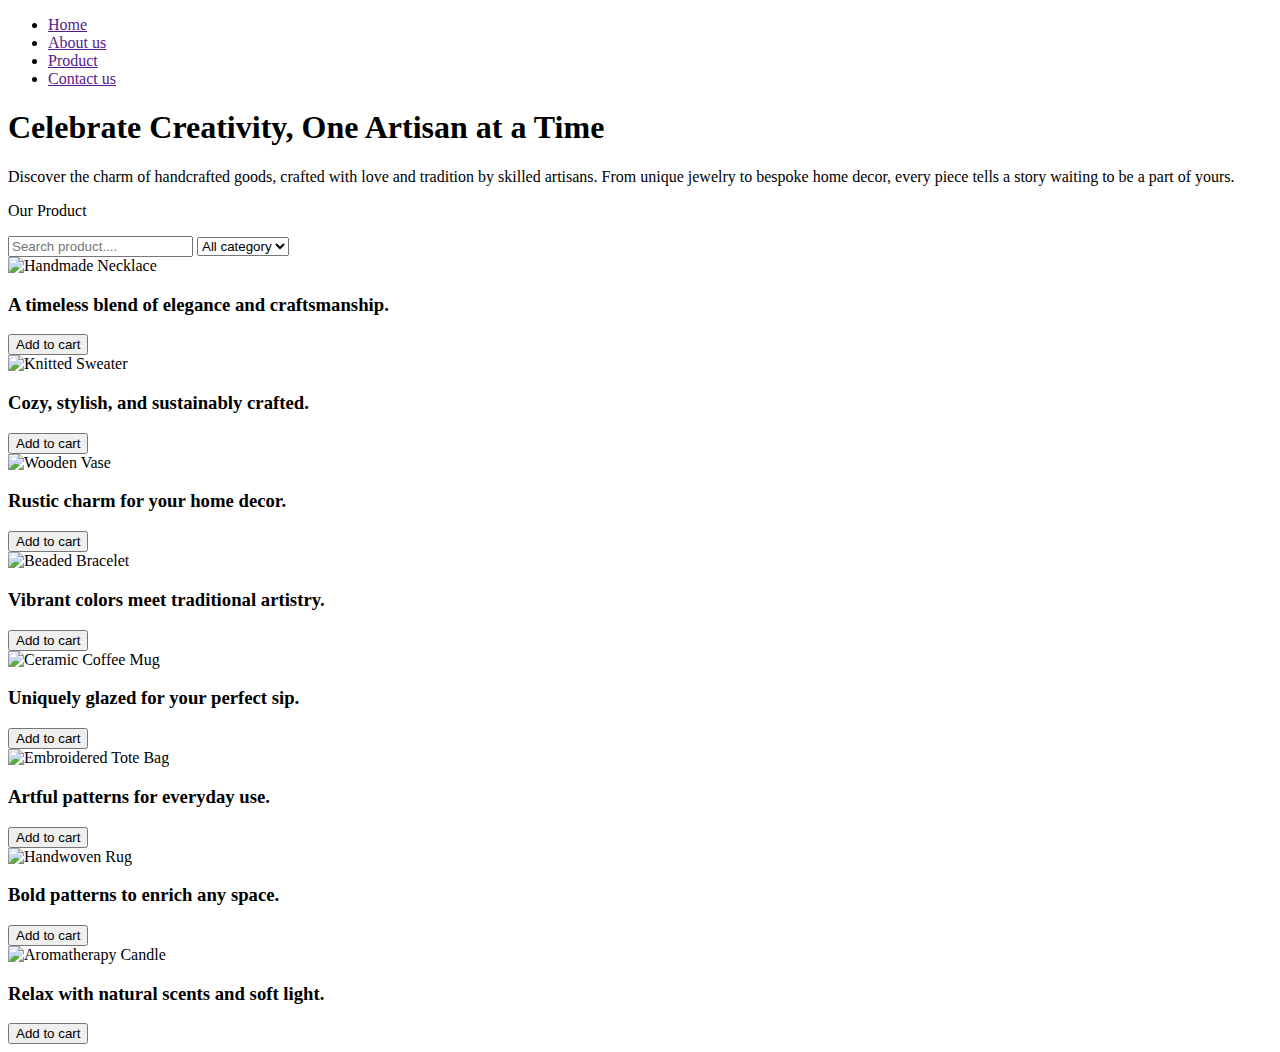
==== workspace/index.html @ 80f7ec7e "Added description" ====
<!DOCTYPE html>
<html lang="en">
  <head>
    <meta charset="UTF-8" />
    <meta name="viewport" content="width=device-width, initial-scale=1.0" />
    <title>Artisans Avenue</title>
    <link rel="stylesheet" href="styles.css" />
  </head>
  <body>
    <header>
      <div class="head">
        <div class="logo-cointainer"></div>
        <div class="nav">
          <nav class="detail">
            <ul>
              <li><a href="">Home</a></li>
              <li><a href="">About us</a></li>
              <li><a href="">Product</a></li>
              <li><a href="">Contact us</a></li>
            </ul>
          </nav>
        </div>
      </div>
    </header>
    <section class="hero">
      <div class="hero-detail">
        <h1 class="heading">Celebrate Creativity, One Artisan at a Time</h1>
        <p class="detail">
          Discover the charm of handcrafted goods, crafted with love and
          tradition by skilled artisans. From unique jewelry to bespoke home
          decor, every piece tells a story waiting to be a part of yours.
        </p>
      </div>
    </section>
    <div class="product">
      <div class="our-product">
        <p class="title">Our Product</p>
      </div>
      <div class="select">
        <input type="text" id="searchBar" placeholder="Search product...." />
        <select id="category-filter">
          <option value="all">All category</option>
          <option value="clothing">Clothing</option>
          <option value="jewelry">Jewelry</option>
          <option value="decor">Decor</option>
        </select>
      </div>

      <div class="product-grid">
        <div class="product-card">
          <div class="img-cointainer">
            <img src="" alt="Handmade Necklace" />
            <h3 class="product-detail">A timeless blend of elegance and craftsmanship.</h3>
          </div>
          <button class="add to cart">Add to cart</button>
        </div>
        <div class="product-card">
          <div class="img-cointainer">
            <img src="" alt="Knitted Sweater" />
            <h3 class="product-detail">Cozy, stylish, and sustainably crafted.</h3>
          </div>
          <button class="add to cart">Add to cart</button>
        </div>
        <div class="product-card">
          <div class="img-cointainer">
            <img src="" alt="Wooden Vase" />
            <h3 class="product-detail">Rustic charm for your home decor.</h3>
          </div>
          <button class="add to cart">Add to cart</button>
        </div>
        <div class="product-card">
          <div class="img-cointainer">
            <img src="" alt="Beaded Bracelet" />
            <h3 class="product-detail">Vibrant colors meet traditional artistry.</h3>
          </div>
          <button class="add to cart">Add to cart</button>
        </div>
        <div class="product-card">
          <div class="img-cointainer">
            <img src="" alt="Ceramic Coffee Mug" />
            <h3 class="product-detail">Uniquely glazed for your perfect sip.</h3>
          </div>
          <button class="add to cart">Add to cart</button>
        </div>
        <div class="product-card">
          <div class="img-cointainer">
            <img src="" alt="Embroidered Tote Bag" />
            <h3 class="product-detail">Artful patterns for everyday use.</h3>
          </div>
          <button class="add to cart">Add to cart</button>
        </div>
        <div class="product-card">
          <div class="img-cointainer">
            <img src="" alt="Handwoven Rug" />
            <h3 class="product-detail">Bold patterns to enrich any space.</h3>
          </div>
          <button class="add to cart">Add to cart</button>
        </div>
        <div class="product-card">
          <div class="img-cointainer">
            <img src="" alt="Aromatherapy Candle" />
            <h3 class="product-detail">Relax with natural scents and soft light.</h3>
          </div>
          <button class="add to cart">Add to cart</button>
        </div>
      </div>      
    </div>
    <footer class="end">
      <div class="copy"></div>
    </footer>
    <script src="script.js"></script>
  </body>
</html>
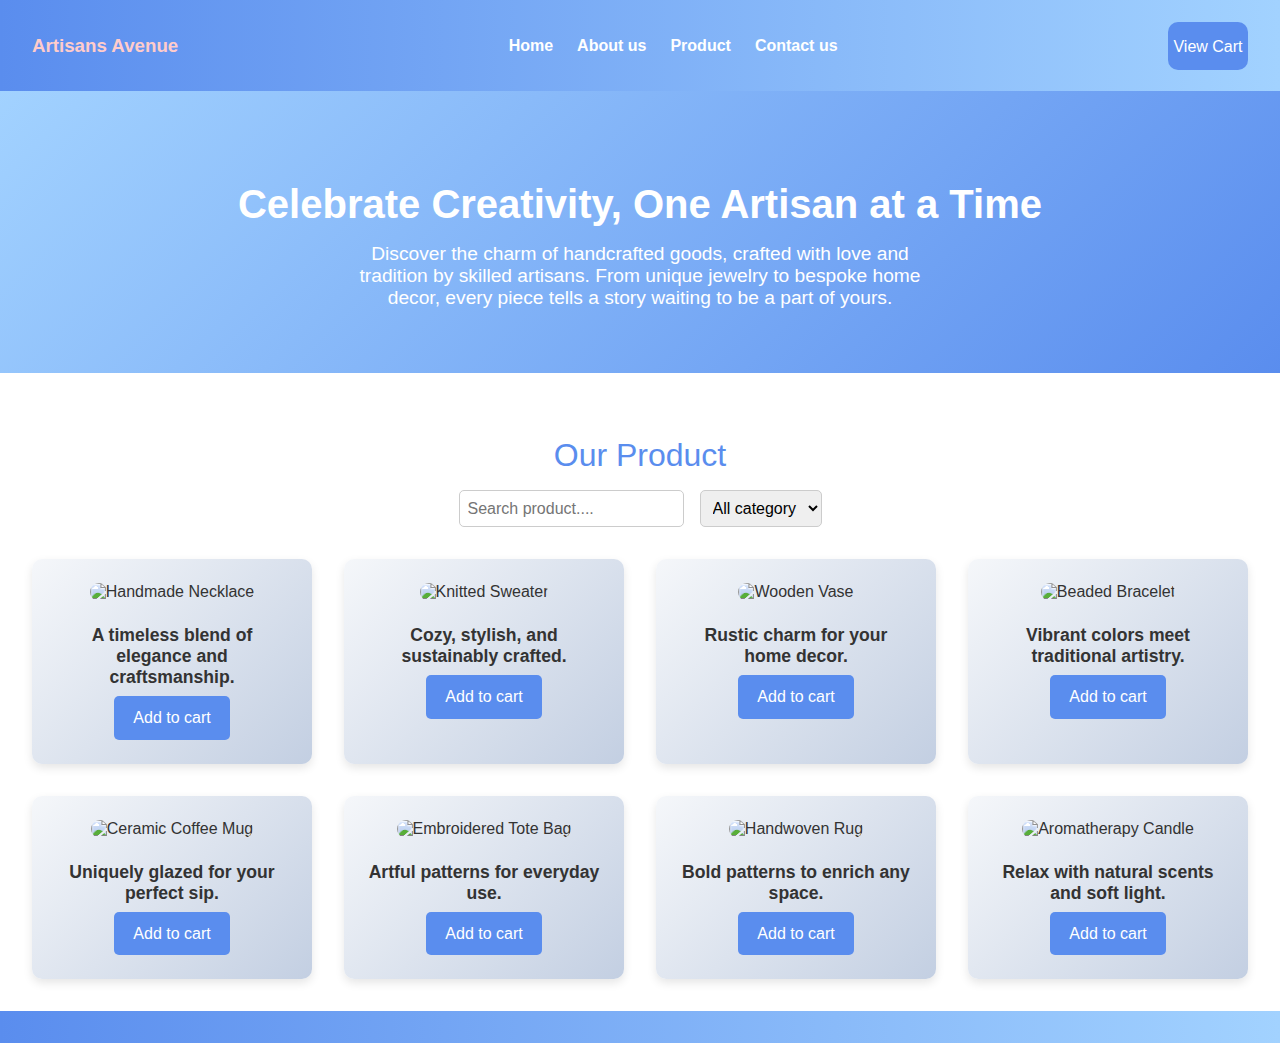
==== commit 3112e767: "Added style" ====
--- a/workspace/index.html
+++ b/workspace/index.html
@@ -9,7 +9,9 @@
   <body>
     <header>
       <div class="head">
-        <div class="logo-cointainer"></div>
+        <div class="logo-cointainer">
+          <h3 class="logo-name">Artisans Avenue</h3>
+        </div>
         <div class="nav">
           <nav class="detail">
             <ul>
@@ -19,6 +21,10 @@
               <li><a href="">Contact us</a></li>
             </ul>
           </nav>
+        </div>
+        <div class="check-out">
+          <!-- <img src="" alt=""/> -->
+          <p class="view-cart"> View Cart </p>
         </div>
       </div>
     </header>
@@ -50,14 +56,18 @@
         <div class="product-card">
           <div class="img-cointainer">
             <img src="" alt="Handmade Necklace" />
-            <h3 class="product-detail">A timeless blend of elegance and craftsmanship.</h3>
+            <h3 class="product-detail">
+              A timeless blend of elegance and craftsmanship.
+            </h3>
           </div>
           <button class="add to cart">Add to cart</button>
         </div>
         <div class="product-card">
           <div class="img-cointainer">
             <img src="" alt="Knitted Sweater" />
-            <h3 class="product-detail">Cozy, stylish, and sustainably crafted.</h3>
+            <h3 class="product-detail">
+              Cozy, stylish, and sustainably crafted.
+            </h3>
           </div>
           <button class="add to cart">Add to cart</button>
         </div>
@@ -71,14 +81,18 @@
         <div class="product-card">
           <div class="img-cointainer">
             <img src="" alt="Beaded Bracelet" />
-            <h3 class="product-detail">Vibrant colors meet traditional artistry.</h3>
+            <h3 class="product-detail">
+              Vibrant colors meet traditional artistry.
+            </h3>
           </div>
           <button class="add to cart">Add to cart</button>
         </div>
         <div class="product-card">
           <div class="img-cointainer">
             <img src="" alt="Ceramic Coffee Mug" />
-            <h3 class="product-detail">Uniquely glazed for your perfect sip.</h3>
+            <h3 class="product-detail">
+              Uniquely glazed for your perfect sip.
+            </h3>
           </div>
           <button class="add to cart">Add to cart</button>
         </div>
@@ -99,11 +113,13 @@
         <div class="product-card">
           <div class="img-cointainer">
             <img src="" alt="Aromatherapy Candle" />
-            <h3 class="product-detail">Relax with natural scents and soft light.</h3>
+            <h3 class="product-detail">
+              Relax with natural scents and soft light.
+            </h3>
           </div>
           <button class="add to cart">Add to cart</button>
         </div>
-      </div>      
+      </div>
     </div>
     <footer class="end">
       <div class="copy"></div>
--- a/workspace/styles.css
+++ b/workspace/styles.css
@@ -0,0 +1,173 @@
+/* General Styling */
+body {
+    margin: 0;
+    font-family: 'Arial', sans-serif;
+    color: #333;
+    background: linear-gradient(135deg, #f9f9f9, #e8e8e8);
+  }
+  
+  /* Header Section */
+  header {
+    background: linear-gradient(90deg, #5a8dee, #a2d2ff);
+    padding: 1rem 2rem;
+    box-shadow: 0 2px 5px rgba(0, 0, 0, 0.1);
+  }
+  
+  .head {
+    display: flex;
+    justify-content: space-between;
+    align-items: center;
+  }
+  .logo-name{
+    font-weight: 600;
+    color:#ffcccb;
+  }
+  .nav ul {
+    list-style: none;
+    padding: 0;
+    margin: 0;
+    display: flex;
+    gap: 1.5rem;
+  }
+  
+  .nav a {
+    text-decoration: none;
+    color: #fff;
+    font-weight: bold;
+    transition: color 0.3s ease;
+  }
+  
+  .nav a:hover {
+    color: #ffcccb;
+  }
+  .check-out {
+    width: 5rem; /* Adjusted width for better visibility */
+    height: 3rem;
+    /* line-height: 3rem; Vertically centers the text */
+    background-color: #5a8dee; /* Soothing blue color */
+    color: #ffffff; /* Complementary white text */
+    text-align: center; /* Centers the text horizontally */
+    border-radius: 10px; /* Rounded corners for a modern look */
+    /* font-size: 1rem; Comfortable font size */
+    /* font-weight: bold; */
+   /* / box-shadow: 0 4px 10px rgba(0, 0, 0, 0.1); Subtle shadow for depth */
+    cursor: pointer; /* Pointer cursor for clickability */
+    transition: background-color 0.3s ease, transform 0.2s ease;
+    /* margin: 1rem auto; Centered with margin */
+  }
+  
+  .check-out:hover {
+    background-color: #3b6ac4; /* Slightly darker shade on hover */
+    transform: scale(1.05); /* Subtle zoom effect */
+  }
+  
+  .check-out:active {
+    background-color: #2d5aa2; /* Even darker shade when active */
+    box-shadow: 0 2px 5px rgba(0, 0, 0, 0.2); /* Adjusted shadow for click feedback */
+  }
+  
+  /* Hero Section */
+  .hero {
+    background: linear-gradient(135deg, #a2d2ff, #5a8dee);
+    color: #fff;
+    text-align: center;
+    padding: 4rem 2rem;
+  }
+  
+  .hero .heading {
+    font-size: 2.5rem;
+    margin-bottom: 1rem;
+  }
+  
+  .hero .detail {
+    font-size: 1.2rem;
+    max-width: 600px;
+    margin: 0 auto;
+  }
+  
+  /* Product Section */
+  .product {
+    padding: 2rem;
+    background: #ffffff;
+  }
+  
+  .our-product .title {
+    text-align: center;
+    font-size: 2rem;
+    color: #5a8dee;
+    margin-bottom: 1rem;
+  }
+  
+  .select {
+    display: flex;
+    justify-content: center;
+    gap: 1rem;
+    margin-bottom: 2rem;
+  }
+  
+  #searchBar, #category-filter {
+    padding: 0.5rem;
+    border: 1px solid #ccc;
+    border-radius: 5px;
+    font-size: 1rem;
+  }
+  
+  .product-grid {
+    display: grid;
+    grid-template-columns: repeat(auto-fit, minmax(250px, 1fr));
+    gap: 2rem;
+  }
+  
+  .product-card {
+    background: linear-gradient(135deg, #f5f7fa, #c3cfe2);
+    padding: 1.5rem;
+    border-radius: 10px;
+    box-shadow: 0 4px 10px rgba(0, 0, 0, 0.1);
+    text-align: center;
+    transition: transform 0.3s ease, box-shadow 0.3s ease;
+  }
+  
+  .product-card:hover {
+    transform: scale(1.05);
+    box-shadow: 0 6px 15px rgba(0, 0, 0, 0.2);
+  }
+  
+  .img-cointainer img {
+    width: 100%;
+    border-radius: 10px;
+    margin-bottom: 1rem;
+  }
+  
+  .product-detail {
+    font-size: 1.1rem;
+    margin: 0.5rem 0;
+    color: #333;
+  }
+  
+  .add {
+    background: #5a8dee;
+    color: #fff;
+    border: none;
+    padding: 0.8rem 1.2rem;
+    border-radius: 5px;
+    font-size: 1rem;
+    cursor: pointer;
+    transition: background 0.3s ease;
+  }
+  
+  .add:hover {
+    background: #3b6ac4;
+  }
+  
+  /* Footer Section */
+  footer {
+    background: linear-gradient(90deg, #5a8dee, #a2d2ff);
+    color: #fff;
+    text-align: center;
+    padding: 1rem 0;
+  }
+  
+  .copy {
+    font-size: 0.9rem;
+  }
+  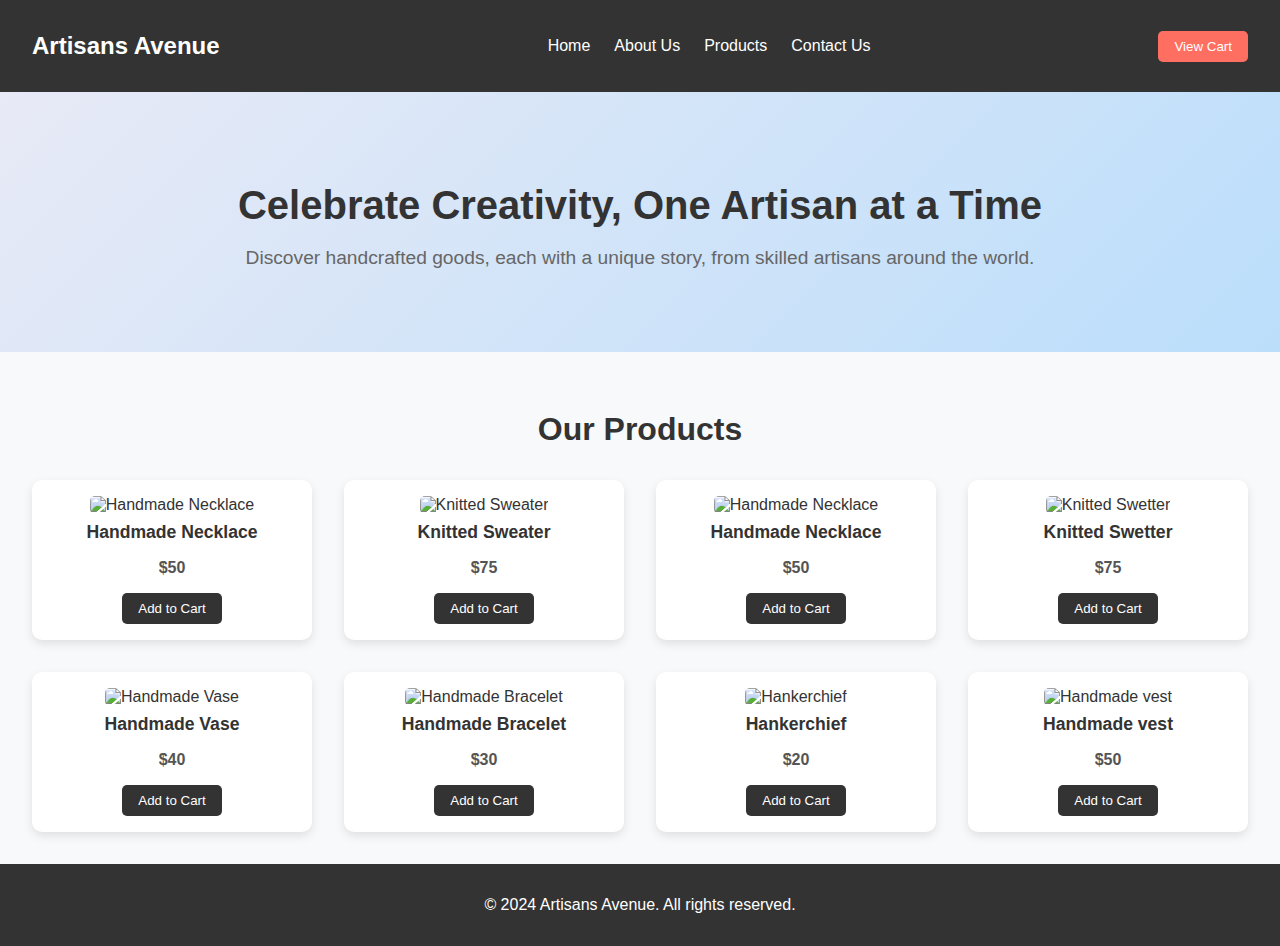
==== commit 8679dc5e: "Add to cart and view cart made functional" ====
--- a/workspace/index.html
+++ b/workspace/index.html
@@ -1,129 +1,76 @@
 <!DOCTYPE html>
 <html lang="en">
-  <head>
-    <meta charset="UTF-8" />
-    <meta name="viewport" content="width=device-width, initial-scale=1.0" />
-    <title>Artisans Avenue</title>
-    <link rel="stylesheet" href="styles.css" />
-  </head>
-  <body>
-    <header>
-      <div class="head">
-        <div class="logo-cointainer">
-          <h3 class="logo-name">Artisans Avenue</h3>
-        </div>
-        <div class="nav">
-          <nav class="detail">
-            <ul>
-              <li><a href="">Home</a></li>
-              <li><a href="">About us</a></li>
-              <li><a href="">Product</a></li>
-              <li><a href="">Contact us</a></li>
-            </ul>
-          </nav>
-        </div>
-        <div class="check-out">
-          <!-- <img src="" alt=""/> -->
-          <p class="view-cart"> View Cart </p>
-        </div>
+<head>
+  <meta charset="UTF-8">
+  <meta name="viewport" content="width=device-width, initial-scale=1.0">
+  <title>Artisans Avenue</title>
+  <link rel="stylesheet" href="styles.css">
+</head>
+<body>
+  <!-- Header Section -->
+  <header>
+    <div class="head">
+      <div class="logo">
+        <h1 class="logo-name">Artisans Avenue</h1>
       </div>
-    </header>
-    <section class="hero">
-      <div class="hero-detail">
-        <h1 class="heading">Celebrate Creativity, One Artisan at a Time</h1>
-        <p class="detail">
-          Discover the charm of handcrafted goods, crafted with love and
-          tradition by skilled artisans. From unique jewelry to bespoke home
-          decor, every piece tells a story waiting to be a part of yours.
-        </p>
+      <div class="menu">
+        <nav>
+          <ul class="nav">
+            <li><a href="#">Home</a></li>
+            <li><a href="#">About Us</a></li>
+            <li><a href="#">Products</a></li>
+            <li><a href="#">Contact Us</a></li>
+          </ul>
+        </nav>
       </div>
-    </section>
-    <div class="product">
-      <div class="our-product">
-        <p class="title">Our Product</p>
+        <button id="toggle-cart" class="view-cart-btn">View Cart</button>
+    </div>
+  </header>
+
+  <!-- Hero Section -->
+  <section class="hero">
+    <h1 class="hero-heading">Celebrate Creativity, One Artisan at a Time</h1>
+    <p class="hero-subheading">
+      Discover handcrafted goods, each with a unique story, from skilled artisans around the world.
+    </p>
+  </section>
+
+  <!-- Product Section -->
+  <section class="product-section">
+    <h2 class="section-title">Our Products</h2>
+    <div class="product-grid">
+      <!-- Example Product Cards -->
+      <div class="product-card">
+        <img src="https://via.placeholder.com/200" alt="Handmade Necklace" class="product-image">
+        <h3 class="product-name">Handmade Necklace</h3>
+        <p class="product-price">$50</p>
+        <button class="add-to-cart-btn" data-product="Handmade Necklace" data-price="50">Add to Cart</button>
       </div>
-      <div class="select">
-        <input type="text" id="searchBar" placeholder="Search product...." />
-        <select id="category-filter">
-          <option value="all">All category</option>
-          <option value="clothing">Clothing</option>
-          <option value="jewelry">Jewelry</option>
-          <option value="decor">Decor</option>
-        </select>
-      </div>
-
-      <div class="product-grid">
-        <div class="product-card">
-          <div class="img-cointainer">
-            <img src="" alt="Handmade Necklace" />
-            <h3 class="product-detail">
-              A timeless blend of elegance and craftsmanship.
-            </h3>
-          </div>
-          <button class="add to cart">Add to cart</button>
-        </div>
-        <div class="product-card">
-          <div class="img-cointainer">
-            <img src="" alt="Knitted Sweater" />
-            <h3 class="product-detail">
-              Cozy, stylish, and sustainably crafted.
-            </h3>
-          </div>
-          <button class="add to cart">Add to cart</button>
-        </div>
-        <div class="product-card">
-          <div class="img-cointainer">
-            <img src="" alt="Wooden Vase" />
-            <h3 class="product-detail">Rustic charm for your home decor.</h3>
-          </div>
-          <button class="add to cart">Add to cart</button>
-        </div>
-        <div class="product-card">
-          <div class="img-cointainer">
-            <img src="" alt="Beaded Bracelet" />
-            <h3 class="product-detail">
-              Vibrant colors meet traditional artistry.
-            </h3>
-          </div>
-          <button class="add to cart">Add to cart</button>
-        </div>
-        <div class="product-card">
-          <div class="img-cointainer">
-            <img src="" alt="Ceramic Coffee Mug" />
-            <h3 class="product-detail">
-              Uniquely glazed for your perfect sip.
-            </h3>
-          </div>
-          <button class="add to cart">Add to cart</button>
-        </div>
-        <div class="product-card">
-          <div class="img-cointainer">
-            <img src="" alt="Embroidered Tote Bag" />
-            <h3 class="product-detail">Artful patterns for everyday use.</h3>
-          </div>
-          <button class="add to cart">Add to cart</button>
-        </div>
-        <div class="product-card">
-          <div class="img-cointainer">
-            <img src="" alt="Handwoven Rug" />
-            <h3 class="product-detail">Bold patterns to enrich any space.</h3>
-          </div>
-          <button class="add to cart">Add to cart</button>
-        </div>
-        <div class="product-card">
-          <div class="img-cointainer">
-            <img src="" alt="Aromatherapy Candle" />
-            <h3 class="product-detail">
-              Relax with natural scents and soft light.
-            </h3>
-          </div>
-          <button class="add to cart">Add to cart</button>
-        </div>
+      <div class="product-card">
+        <img src="https://via.placeholder.com/200" alt="Knitted Sweater" class="product-image">
+        <h3 class="product-name">Knitted Sweater</h3>
+        <p class="product-price">$75</p>
+        <button class="add-to-cart-btn" data-product="Knitted Sweater" data-price="75">Add to Cart</button>
       </div>
     </div>
-    <footer class="end">
-      <div class="copy"></div>
-    </footer>
-    <script src="script.js"></script>
-  </body>
+  </section>
+
+  <!-- Cart Section -->
+  <section id="cart" class="cart hidden">
+    <h2 class="cart-title">Your Cart</h2>
+    <div class="cart-items">
+      <!-- Cart items will be dynamically added here -->
+      <p class="empty-cart-msg">Your cart is empty.</p>
+    </div>
+    <button class="checkout-btn">Checkout</button>
+    <button id="close-cart" class="close-cart-btn">Close</button>
+  </section>
+
+  <!-- Footer -->
+  <footer>
+    <p>&copy; 2024 Artisans Avenue. All rights reserved.</p>
+  </footer>
+
+  <script src="script.js"></script>
+</body>
 </html>
--- a/workspace/styles.css
+++ b/workspace/styles.css
@@ -1,173 +1,188 @@
-/* General Styling */
+/* General Styles */
 body {
-    margin: 0;
-    font-family: 'Arial', sans-serif;
-    color: #333;
-    background: linear-gradient(135deg, #f9f9f9, #e8e8e8);
-  }
+  font-family: 'Roboto', sans-serif;
+  margin: 0;
+  color: #333;
+  background: #f8f9fa;
+}
+
+/* Header */
+.head {
   
-  /* Header Section */
-  header {
-    background: linear-gradient(90deg, #5a8dee, #a2d2ff);
-    padding: 1rem 2rem;
-    box-shadow: 0 2px 5px rgba(0, 0, 0, 0.1);
-  }
-  
-  .head {
-    display: flex;
-    justify-content: space-between;
-    align-items: center;
-  }
-  .logo-name{
-    font-weight: 600;
-    color:#ffcccb;
-  }
-  .nav ul {
-    list-style: none;
-    padding: 0;
-    margin: 0;
-    display: flex;
-    gap: 1.5rem;
-  }
-  
-  .nav a {
-    text-decoration: none;
-    color: #fff;
-    font-weight: bold;
-    transition: color 0.3s ease;
-  }
-  
-  .nav a:hover {
-    color: #ffcccb;
-  }
-  .check-out {
-    width: 5rem; /* Adjusted width for better visibility */
-    height: 3rem;
-    /* line-height: 3rem; Vertically centers the text */
-    background-color: #5a8dee; /* Soothing blue color */
-    color: #ffffff; /* Complementary white text */
-    text-align: center; /* Centers the text horizontally */
-    border-radius: 10px; /* Rounded corners for a modern look */
-    /* font-size: 1rem; Comfortable font size */
-    /* font-weight: bold; */
-   /* / box-shadow: 0 4px 10px rgba(0, 0, 0, 0.1); Subtle shadow for depth */
-    cursor: pointer; /* Pointer cursor for clickability */
-    transition: background-color 0.3s ease, transform 0.2s ease;
-    /* margin: 1rem auto; Centered with margin */
-  }
-  
-  .check-out:hover {
-    background-color: #3b6ac4; /* Slightly darker shade on hover */
-    transform: scale(1.05); /* Subtle zoom effect */
-  }
-  
-  .check-out:active {
-    background-color: #2d5aa2; /* Even darker shade when active */
-    box-shadow: 0 2px 5px rgba(0, 0, 0, 0.2); /* Adjusted shadow for click feedback */
-  }
-  
-  /* Hero Section */
-  .hero {
-    background: linear-gradient(135deg, #a2d2ff, #5a8dee);
-    color: #fff;
-    text-align: center;
-    padding: 4rem 2rem;
-  }
-  
-  .hero .heading {
-    font-size: 2.5rem;
-    margin-bottom: 1rem;
-  }
-  
-  .hero .detail {
-    font-size: 1.2rem;
-    max-width: 600px;
-    margin: 0 auto;
-  }
-  
-  /* Product Section */
-  .product {
-    padding: 2rem;
-    background: #ffffff;
-  }
-  
-  .our-product .title {
-    text-align: center;
-    font-size: 2rem;
-    color: #5a8dee;
-    margin-bottom: 1rem;
-  }
-  
-  .select {
-    display: flex;
-    justify-content: center;
-    gap: 1rem;
-    margin-bottom: 2rem;
-  }
-  
-  #searchBar, #category-filter {
-    padding: 0.5rem;
-    border: 1px solid #ccc;
-    border-radius: 5px;
-    font-size: 1rem;
-  }
-  
-  .product-grid {
-    display: grid;
-    grid-template-columns: repeat(auto-fit, minmax(250px, 1fr));
-    gap: 2rem;
-  }
-  
-  .product-card {
-    background: linear-gradient(135deg, #f5f7fa, #c3cfe2);
-    padding: 1.5rem;
-    border-radius: 10px;
-    box-shadow: 0 4px 10px rgba(0, 0, 0, 0.1);
-    text-align: center;
-    transition: transform 0.3s ease, box-shadow 0.3s ease;
-  }
-  
-  .product-card:hover {
-    transform: scale(1.05);
-    box-shadow: 0 6px 15px rgba(0, 0, 0, 0.2);
-  }
-  
-  .img-cointainer img {
-    width: 100%;
-    border-radius: 10px;
-    margin-bottom: 1rem;
-  }
-  
-  .product-detail {
-    font-size: 1.1rem;
-    margin: 0.5rem 0;
-    color: #333;
-  }
-  
-  .add {
-    background: #5a8dee;
-    color: #fff;
-    border: none;
-    padding: 0.8rem 1.2rem;
-    border-radius: 5px;
-    font-size: 1rem;
-    cursor: pointer;
-    transition: background 0.3s ease;
-  }
-  
-  .add:hover {
-    background: #3b6ac4;
-  }
-  
-  /* Footer Section */
-  footer {
-    background: linear-gradient(90deg, #5a8dee, #a2d2ff);
-    color: #fff;
-    text-align: center;
-    padding: 1rem 0;
-  }
-  
-  .copy {
-    font-size: 0.9rem;
-  }
-  +  background: #333;
+  color: #fff;
+  padding: 1rem 2rem;
+  display: flex;
+  justify-content: space-between;
+  align-items: center;
+  overflow: hidden;
+}
+
+.logo-name {
+  font-size: 1.5rem;
+  font-weight: bold;
+}
+
+.nav {
+  list-style: none;
+  display: flex;
+  gap: 1.5rem;
+}
+
+.nav a {
+  text-decoration: none;
+  color: #fff;
+  font-weight: 500;
+  transition: color 0.3s;
+}
+
+.nav a:hover {
+  color: #ff6f61;
+}
+
+.view-cart-btn {
+  background: #ff6f61;
+  color: #fff;
+  padding: 0.5rem 1rem;
+  border: none;
+  border-radius: 5px;
+  cursor: pointer;
+  transition: background 0.3s;
+}
+
+.view-cart-btn:hover {
+  background: #e0564b;
+}
+
+/* Hero Section */
+.hero {
+  text-align: center;
+  background: linear-gradient(135deg, #e8eaf6, #bbdefb);
+  padding: 4rem 2rem;
+}
+
+.hero-heading {
+  font-size: 2.5rem;
+  margin-bottom: 1rem;
+  color: #333;
+}
+
+.hero-subheading {
+  font-size: 1.2rem;
+  color: #666;
+}
+
+/* Product Section */
+.product-section {
+  padding: 2rem;
+}
+
+.section-title {
+  text-align: center;
+  font-size: 2rem;
+  margin-bottom: 2rem;
+  color: #333;
+}
+
+.product-grid {
+  display: grid;
+  grid-template-columns: repeat(auto-fit, minmax(250px, 1fr));
+  gap: 2rem;
+}
+
+.product-card {
+  background: #fff;
+  padding: 1rem;
+  border-radius: 10px;
+  box-shadow: 0 4px 10px rgba(0, 0, 0, 0.1);
+  text-align: center;
+}
+
+.product-image {
+  max-width: 100%;
+  border-radius: 5px;
+}
+
+.product-name {
+  margin: 0.5rem 0;
+  font-size: 1.1rem;
+}
+
+.product-price {
+  font-weight: bold;
+  color: #555;
+}
+
+.add-to-cart-btn {
+  background: #333;
+  color: #fff;
+  padding: 0.5rem 1rem;
+  border: none;
+  border-radius: 5px;
+  cursor: pointer;
+  transition: background 0.3s;
+}
+
+.add-to-cart-btn:hover {
+  background: #555;
+}
+
+/* Cart Section */
+.cart {
+  position: fixed;
+  top: 20%;
+  right: 10%;
+  width: 300px;
+  background: #fff;
+  box-shadow: 0 4px 15px rgba(0, 0, 0, 0.2);
+  border-radius: 10px;
+  padding: 1rem;
+  display: flex;
+  flex-direction: column;
+  align-items: center;
+
+}
+
+.hidden {
+  display: none;
+}
+
+.cart-title {
+  font-size: 1.5rem;
+  margin-bottom: 1rem;
+}
+
+.cart-items {
+  width: 100%;
+  margin-bottom: 1rem;
+  /* overflow: scroll; */
+
+}
+
+.empty-cart-msg {
+  font-size: 1rem;
+  color: #666;
+  text-align: center;
+}
+
+.checkout-btn, .close-cart-btn {
+  background: #333;
+  color: #fff;
+  padding: 0.5rem 1rem;
+  border: none;
+  border-radius: 5px;
+  cursor: pointer;
+  margin-top: 0.5rem;
+}
+
+.checkout-btn:hover, .close-cart-btn:hover {
+  background: #555;
+}
+
+/* Footer */
+footer {
+  background: #333;
+  color: #fff;
+  text-align: center;
+  padding: 1rem;
+}
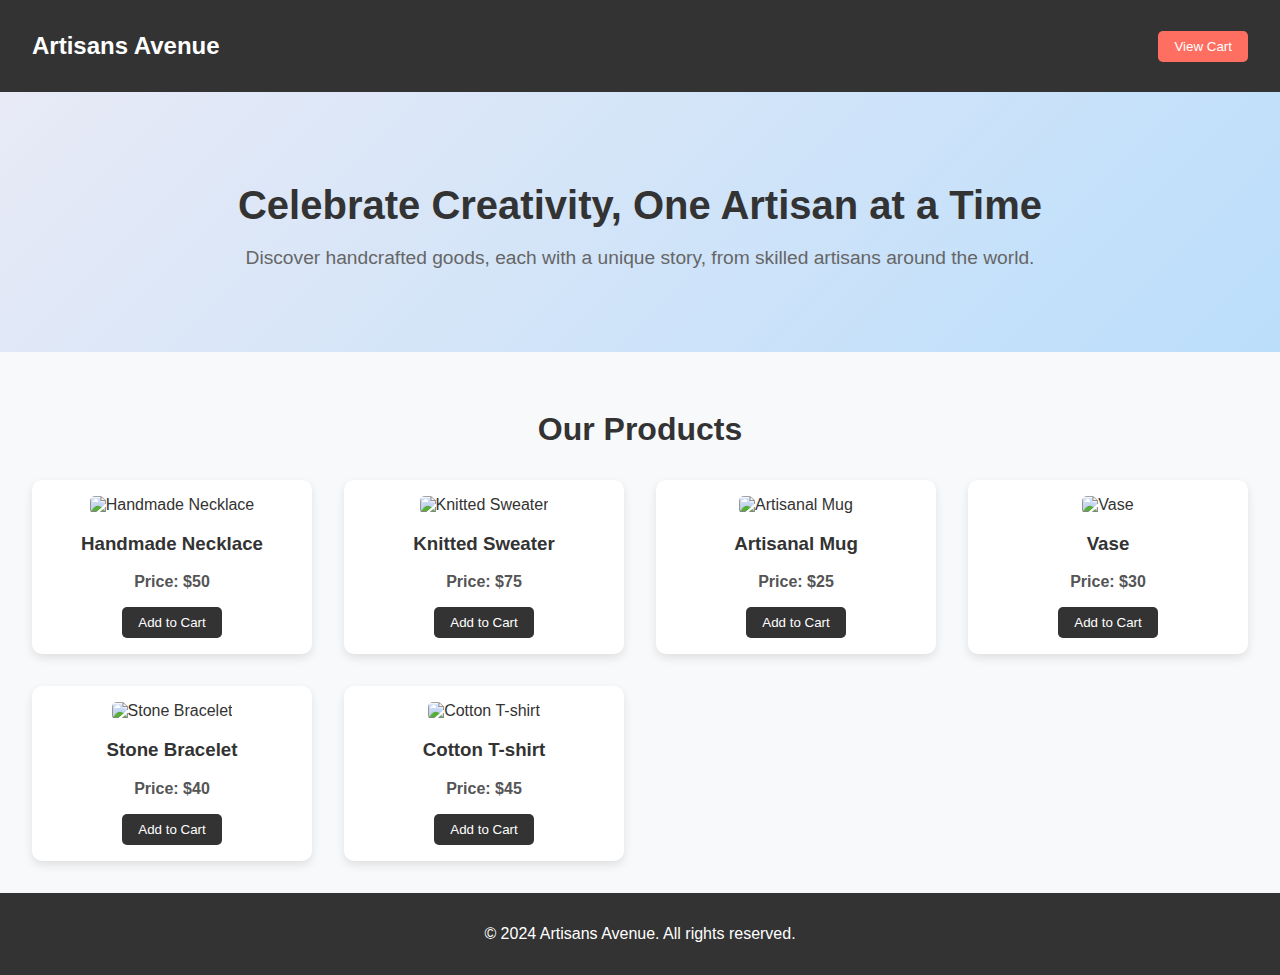
==== commit 1cb047f9: "Added the all the images" ====
--- a/workspace/index.html
+++ b/workspace/index.html
@@ -1,76 +1,102 @@
 <!DOCTYPE html>
 <html lang="en">
-<head>
-  <meta charset="UTF-8">
-  <meta name="viewport" content="width=device-width, initial-scale=1.0">
-  <title>Artisans Avenue</title>
-  <link rel="stylesheet" href="styles.css">
-</head>
-<body>
-  <!-- Header Section -->
-  <header>
-    <div class="head">
-      <div class="logo">
-        <h1 class="logo-name">Artisans Avenue</h1>
+  <head>
+    <meta charset="UTF-8" />
+    <meta name="viewport" content="width=device-width, initial-scale=1.0" />
+    <title>Artisans Avenue</title>
+    <link rel="stylesheet" href="styles.css" />
+  </head>
+  <body>
+    <!-- Header Section -->
+    <header>
+      <div class="head">
+        <div class="logo">
+          <h1 class="logo-name">Artisans Avenue</h1>
+        </div>
+        <!-- <div class="menu">
+          <nav>
+            <ul class="nav">
+              <li><a href="#">Home</a></li>
+              <li><a href="#">About Us</a></li>
+              <li><a href="#">Products</a></li>
+              <li><a href="#">Contact Us</a></li>
+            </ul>
+          </nav>
+        </div> -->
+        <button id="toggle-cart" class="view-cart-btn">View Cart</button>
       </div>
-      <div class="menu">
-        <nav>
-          <ul class="nav">
-            <li><a href="#">Home</a></li>
-            <li><a href="#">About Us</a></li>
-            <li><a href="#">Products</a></li>
-            <li><a href="#">Contact Us</a></li>
-          </ul>
-        </nav>
+    </header>
+
+    <!-- Hero Section -->
+    <section class="hero">
+      <h1 class="hero-heading">Celebrate Creativity, One Artisan at a Time</h1>
+      <p class="hero-subheading">
+        Discover handcrafted goods, each with a unique story, from skilled
+        artisans around the world.
+      </p>
+    </section>
+
+    <!-- Product Section -->
+    <section class="product-section">
+      <h2 class="section-title">Our Products</h2>
+      <div class="product-grid">
+        <!-- Example Product Cards -->
+        <!-- <div class="product-card">
+          <img
+            src="https://via.placeholder.com/200"
+            alt="Handmade Necklace"
+            class="product-image"
+          />
+          <h3 class="product-name">Handmade Necklace</h3>
+          <p class="product-price">$50</p>
+          <button
+            class="add-to-cart-btn"
+            data-product="Handmade Necklace"
+            data-price="50"
+          >
+            Add to Cart
+          </button> -->
+        <!-- </div> -->
+        <!-- <div class="product-card">
+          <img
+            src="./assets/beauty-7403551_1280.jpg"
+            alt="Knitted Sweater"
+            class="product-image"
+          />
+          <h3 class="product-name">Knitted Sweater</h3>
+          <p class="product-price">$75</p>
+          <button
+            class="add-to-cart-btn"
+            data-product="Knitted Sweater"
+            data-price="75"
+          >
+            Add to Cart
+          </button>
+        </div> -->
       </div>
-        <button id="toggle-cart" class="view-cart-btn">View Cart</button>
-    </div>
-  </header>
+    </section>
 
-  <!-- Hero Section -->
-  <section class="hero">
-    <h1 class="hero-heading">Celebrate Creativity, One Artisan at a Time</h1>
-    <p class="hero-subheading">
-      Discover handcrafted goods, each with a unique story, from skilled artisans around the world.
-    </p>
-  </section>
+    <!-- Cart Section -->
+    <section id="cart" class="cart hidden">
+      <h2 class="cart-title">Your Cart</h2>
+      <div class="cart-items">
+        <!-- Cart items will be dynamically added here -->
+        <!-- <p class="empty-cart-msg">Your cart is empty.</p> -->
+      </div>
+      <div class="total-cart">
 
-  <!-- Product Section -->
-  <section class="product-section">
-    <h2 class="section-title">Our Products</h2>
-    <div class="product-grid">
-      <!-- Example Product Cards -->
-      <div class="product-card">
-        <img src="https://via.placeholder.com/200" alt="Handmade Necklace" class="product-image">
-        <h3 class="product-name">Handmade Necklace</h3>
-        <p class="product-price">$50</p>
-        <button class="add-to-cart-btn" data-product="Handmade Necklace" data-price="50">Add to Cart</button>
       </div>
-      <div class="product-card">
-        <img src="https://via.placeholder.com/200" alt="Knitted Sweater" class="product-image">
-        <h3 class="product-name">Knitted Sweater</h3>
-        <p class="product-price">$75</p>
-        <button class="add-to-cart-btn" data-product="Knitted Sweater" data-price="75">Add to Cart</button>
+      <div class="btn">
+        <button class="checkout-btn">Checkout</button>
+        <button id="close-cart" class="close-cart-btn">Close</button>
       </div>
-    </div>
-  </section>
+    </section>
 
-  <!-- Cart Section -->
-  <section id="cart" class="cart hidden">
-    <h2 class="cart-title">Your Cart</h2>
-    <div class="cart-items">
-      <!-- Cart items will be dynamically added here -->
-      <p class="empty-cart-msg">Your cart is empty.</p>
-    </div>
-    <button class="checkout-btn">Checkout</button>
-    <button id="close-cart" class="close-cart-btn">Close</button>
-  </section>
+    <!-- Footer -->
+    <footer>
+      <p>&copy; 2024 Artisans Avenue. All rights reserved.</p>
+    </footer>
 
-  <!-- Footer -->
-  <footer>
-    <p>&copy; 2024 Artisans Avenue. All rights reserved.</p>
-  </footer>
-
-  <script src="script.js"></script>
-</body>
+    <script src="script.js"></script>
+  </body>
 </html>
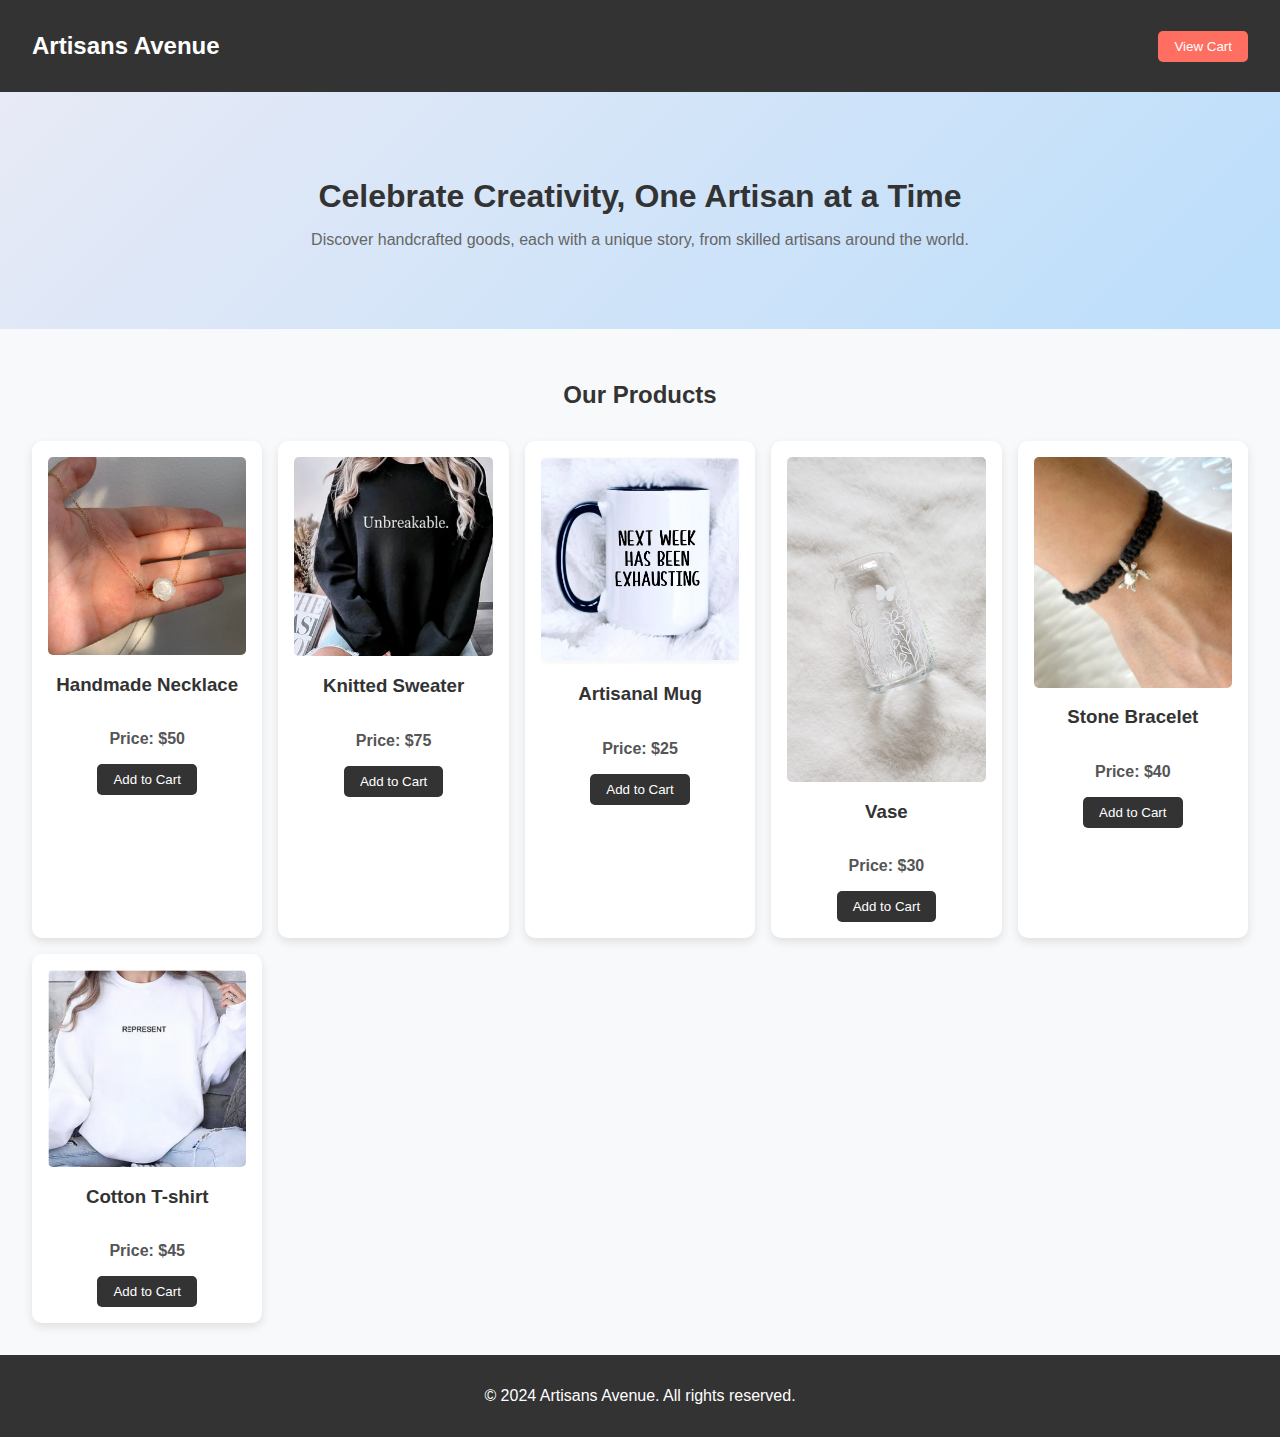
==== commit 07f2b495: "Removed extra element" ====
--- a/workspace/index.html
+++ b/workspace/index.html
@@ -40,39 +40,7 @@
     <section class="product-section">
       <h2 class="section-title">Our Products</h2>
       <div class="product-grid">
-        <!-- Example Product Cards -->
-        <!-- <div class="product-card">
-          <img
-            src="https://via.placeholder.com/200"
-            alt="Handmade Necklace"
-            class="product-image"
-          />
-          <h3 class="product-name">Handmade Necklace</h3>
-          <p class="product-price">$50</p>
-          <button
-            class="add-to-cart-btn"
-            data-product="Handmade Necklace"
-            data-price="50"
-          >
-            Add to Cart
-          </button> -->
-        <!-- </div> -->
-        <!-- <div class="product-card">
-          <img
-            src="./assets/beauty-7403551_1280.jpg"
-            alt="Knitted Sweater"
-            class="product-image"
-          />
-          <h3 class="product-name">Knitted Sweater</h3>
-          <p class="product-price">$75</p>
-          <button
-            class="add-to-cart-btn"
-            data-product="Knitted Sweater"
-            data-price="75"
-          >
-            Add to Cart
-          </button>
-        </div> -->
+        
       </div>
     </section>
 
@@ -81,7 +49,6 @@
       <h2 class="cart-title">Your Cart</h2>
       <div class="cart-items">
         <!-- Cart items will be dynamically added here -->
-        <!-- <p class="empty-cart-msg">Your cart is empty.</p> -->
       </div>
       <div class="total-cart">
 
--- a/workspace/styles.css
+++ b/workspace/styles.css
@@ -8,14 +8,14 @@
 
 /* Header */
 .head {
-  
   background: #333;
   color: #fff;
   padding: 1rem 2rem;
   display: flex;
   justify-content: space-between;
   align-items: center;
-  overflow: hidden;
+  flex-wrap: wrap;
+  position: sticky;
 }
 
 .logo-name {
@@ -27,6 +27,7 @@
   list-style: none;
   display: flex;
   gap: 1.5rem;
+  flex-wrap: wrap;
 }
 
 .nav a {
@@ -62,13 +63,13 @@
 }
 
 .hero-heading {
-  font-size: 2.5rem;
+  font-size: 2rem;
   margin-bottom: 1rem;
   color: #333;
 }
 
 .hero-subheading {
-  font-size: 1.2rem;
+  font-size: 1rem;
   color: #666;
 }
 
@@ -79,15 +80,15 @@
 
 .section-title {
   text-align: center;
-  font-size: 2rem;
+  font-size: 1.5rem;
   margin-bottom: 2rem;
   color: #333;
 }
 
 .product-grid {
   display: grid;
-  grid-template-columns: repeat(auto-fit, minmax(250px, 1fr));
-  gap: 2rem;
+  grid-template-columns: repeat(auto-fit, minmax(200px, 1fr));
+  gap: 1rem;
 }
 
 .product-card {
@@ -96,10 +97,16 @@
   border-radius: 10px;
   box-shadow: 0 4px 10px rgba(0, 0, 0, 0.1);
   text-align: center;
+  display: flex;
+  flex-direction: column;
+  align-items: center;
+  justify-content: flex-start;
 }
 
 .product-image {
-  max-width: 100%;
+  width: 100%;
+  /* height: 200px; */
+  object-fit: cover;
   border-radius: 5px;
 }
 
@@ -131,8 +138,9 @@
 .cart {
   position: fixed;
   top: 20%;
-  right: 10%;
-  width: 300px;
+  right: 5%;
+  width: 90%;
+  max-width: 350px;
   background: #fff;
   box-shadow: 0 4px 15px rgba(0, 0, 0, 0.2);
   border-radius: 10px;
@@ -140,7 +148,20 @@
   display: flex;
   flex-direction: column;
   align-items: center;
-
+}
+.cart-item{
+  display: flex;
+  justify-content: space-between;
+  margin-top: 2rem;
+}
+.quantity-btn,.remove-btn{
+  background: #333;
+  padding: 0.35rem 0.35rem;
+  border: none;
+  border-radius: 5px;
+  cursor: pointer;
+  /* margin-top: 0.5rem; */
+  color: #fff;
 }
 
 .hidden {
@@ -155,8 +176,8 @@
 .cart-items {
   width: 100%;
   margin-bottom: 1rem;
-  /* overflow: scroll; */
-
+  max-height: 200px;
+  overflow-y: auto;
 }
 
 .empty-cart-msg {
@@ -164,7 +185,12 @@
   color: #666;
   text-align: center;
 }
-
+.btn{
+  display: flex;
+  justify-content: space-evenly;
+  width: 100%;
+
+}
 .checkout-btn, .close-cart-btn {
   background: #333;
   color: #fff;
@@ -186,3 +212,43 @@
   text-align: center;
   padding: 1rem;
 }
+
+/* Responsive Styles */
+@media (max-width: 768px) {
+  .head {
+    flex-direction: column;
+    text-align: center;
+  }
+
+  .nav {
+    flex-direction: column;
+    gap: 0.5rem;
+  }
+
+  .hero-heading {
+    font-size: 1.8rem;
+  }
+
+  .hero-subheading {
+    font-size: 0.9rem;
+  }
+}
+
+@media (max-width: 480px) {
+  .product-image {
+    height: 150px;
+  }
+
+  .cart {
+    right: 2%;
+    width: 95%;
+  }
+
+  .hero-heading {
+    font-size: 1.5rem;
+  }
+
+  .hero-subheading {
+    font-size: 0.8rem;
+  }
+}
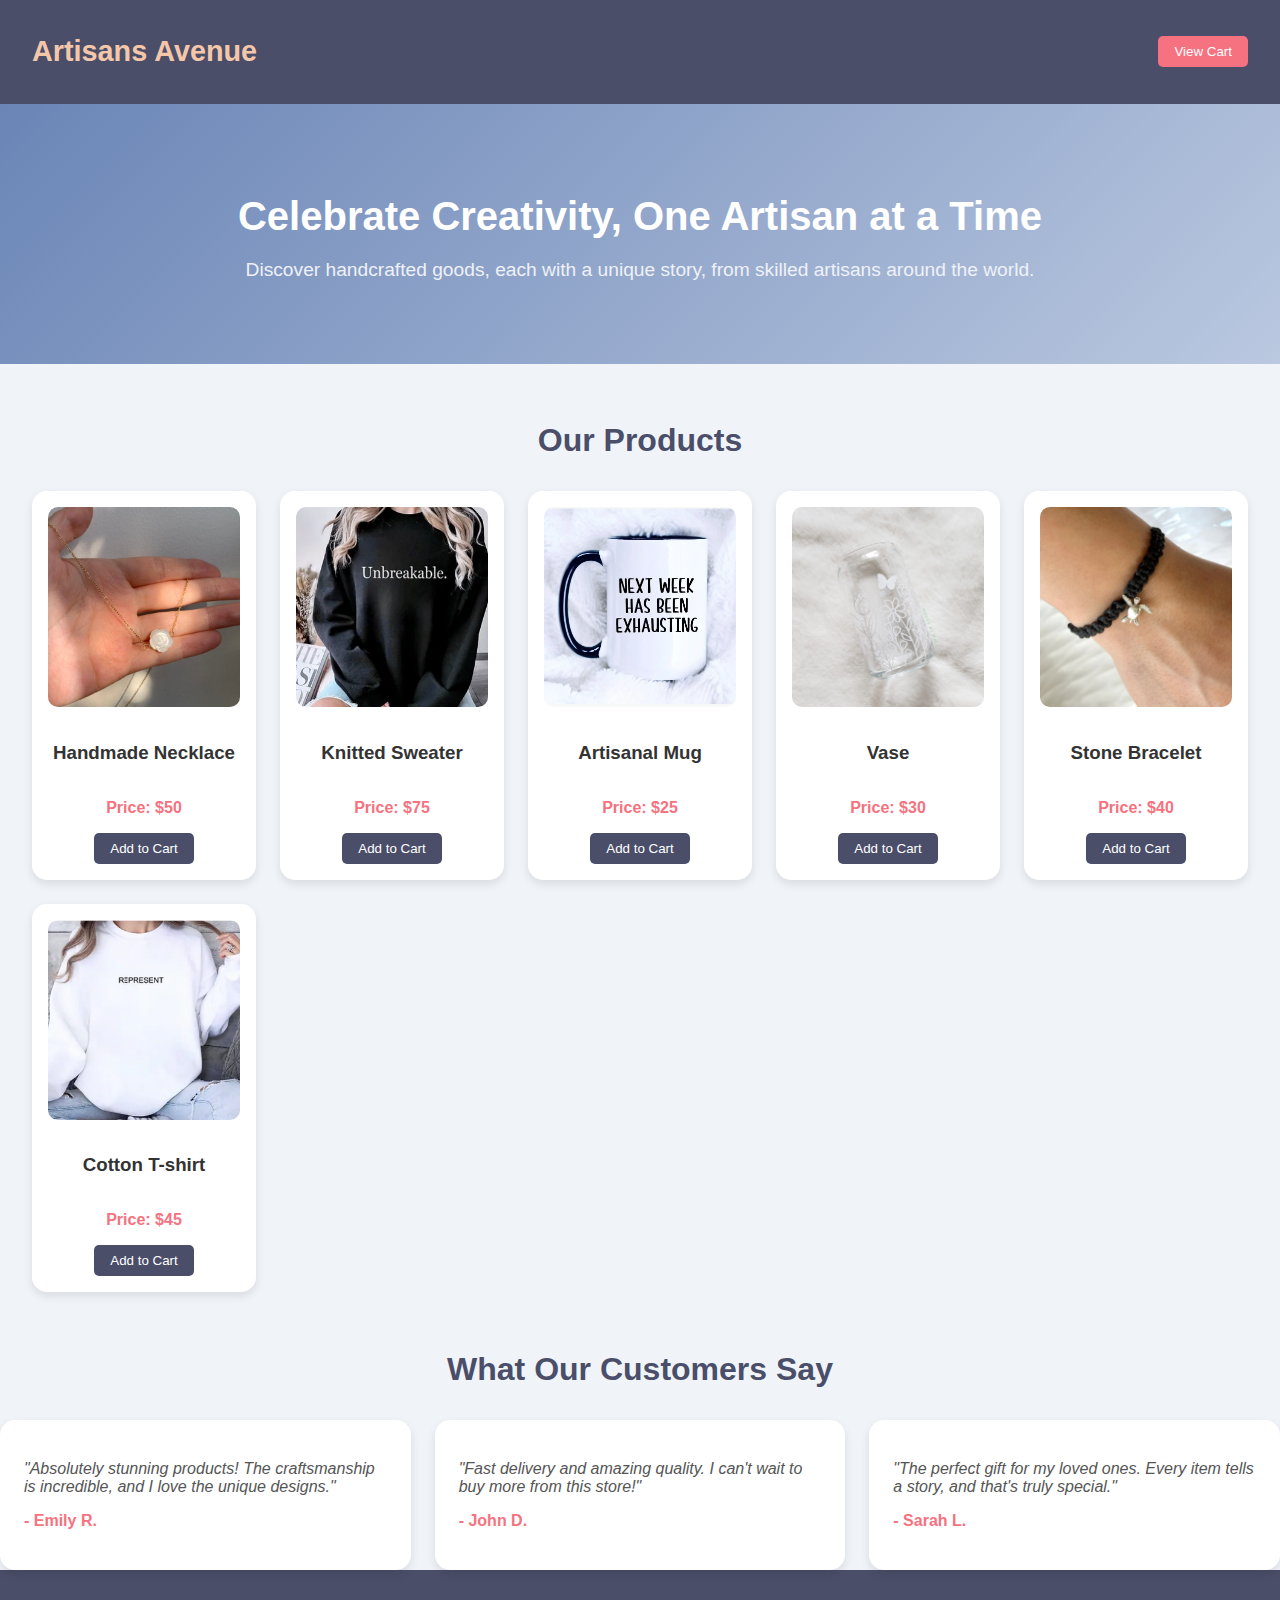
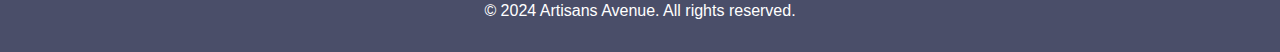
==== commit cc62913a: "Small change" ====
--- a/workspace/index.html
+++ b/workspace/index.html
@@ -40,7 +40,34 @@
     <section class="product-section">
       <h2 class="section-title">Our Products</h2>
       <div class="product-grid">
-        
+        <!-- Example Product Cards
+         All product will be added dynamically 
+         -->
+      
+      </div>
+    </section>
+
+    <section class="testimonial-section">
+      <h2 class="testimonial-title">What Our Customers Say</h2>
+      <div class="testimonial-grid">
+        <div class="testimonial-card">
+          <p class="testimonial-text">
+            "Absolutely stunning products! The craftsmanship is incredible, and I love the unique designs."
+          </p>
+          <p class="testimonial-author">- Emily R.</p>
+        </div>
+        <div class="testimonial-card">
+          <p class="testimonial-text">
+            "Fast delivery and amazing quality. I can't wait to buy more from this store!"
+          </p>
+          <p class="testimonial-author">- John D.</p>
+        </div>
+        <div class="testimonial-card">
+          <p class="testimonial-text">
+            "The perfect gift for my loved ones. Every item tells a story, and that's truly special."
+          </p>
+          <p class="testimonial-author">- Sarah L.</p>
+        </div>
       </div>
     </section>
 
--- a/workspace/styles.css
+++ b/workspace/styles.css
@@ -3,12 +3,12 @@
   font-family: 'Roboto', sans-serif;
   margin: 0;
   color: #333;
-  background: #f8f9fa;
+  background: #f0f4f9;
 }
 
 /* Header */
 .head {
-  background: #333;
+  background: #4a4e69;
   color: #fff;
   padding: 1rem 2rem;
   display: flex;
@@ -16,11 +16,14 @@
   align-items: center;
   flex-wrap: wrap;
   position: sticky;
+  top: 0;
+  z-index: 10;
 }
 
 .logo-name {
-  font-size: 1.5rem;
+  font-size: 1.8rem;
   font-weight: bold;
+  color: #f5c7a9;
 }
 
 .nav {
@@ -28,21 +31,110 @@
   display: flex;
   gap: 1.5rem;
   flex-wrap: wrap;
+  /* position:sticky; */
 }
 
 .nav a {
   text-decoration: none;
-  color: #fff;
+  color: #f5c7a9;
   font-weight: 500;
   transition: color 0.3s;
 }
 
 .nav a:hover {
-  color: #ff6f61;
+  color: #f67280;
 }
 
 .view-cart-btn {
-  background: #ff6f61;
+  background: #f67280;
+  color: #fff;
+  padding: 0.5rem 1rem;
+  border: none;
+  border-radius: 5px;
+  cursor: pointer;
+  transition: background 0.3s, transform 0.2s;
+}
+
+.view-cart-btn:hover {
+  background: #ff8c94;
+  transform: scale(1.1);
+}
+
+/* Hero Section */
+.hero {
+  text-align: center;
+  background: linear-gradient(135deg, #6a85b6, #bac8e0);
+  padding: 4rem 2rem;
+  color: #fff;
+}
+
+.hero-heading {
+  font-size: 2.5rem;
+  margin-bottom: 1rem;
+}
+
+.hero-subheading {
+  font-size: 1.2rem;
+  color: #eef1f7;
+}
+
+/* Product Section */
+.product-section {
+  padding: 2rem;
+}
+
+.section-title {
+  text-align: center;
+  font-size: 2rem;
+  margin-bottom: 2rem;
+  color: #4a4e69;
+}
+
+.product-grid {
+  display: grid;
+  grid-template-columns: repeat(auto-fit, minmax(200px, 1fr));
+  gap: 1.5rem;
+}
+
+.product-card {
+  background: #fff;
+  padding: 1rem;
+  border-radius: 15px;
+  box-shadow: 0 4px 10px rgba(0, 0, 0, 0.1);
+  text-align: center;
+  display: flex;
+  flex-direction: column;
+  align-items: center;
+  justify-content: flex-start;
+  transition: transform 0.3s, box-shadow 0.3s;
+}
+
+.product-card:hover {
+  transform: scale(1.05);
+  box-shadow: 0 8px 20px rgba(0, 0, 0, 0.2);
+}
+
+.product-image {
+  width: 100%;
+  height: 200px;
+  object-fit: cover;
+  border-radius: 10px;
+  margin-bottom: 1rem;
+}
+
+.product-name {
+  margin: 0.5rem 0;
+  font-size: 1.2rem;
+  color: #4a4e69;
+}
+
+.product-price {
+  font-weight: bold;
+  color: #f67280;
+}
+
+.add-to-cart-btn {
+  background: #4a4e69;
   color: #fff;
   padding: 0.5rem 1rem;
   border: none;
@@ -51,87 +143,54 @@
   transition: background 0.3s;
 }
 
-.view-cart-btn:hover {
-  background: #e0564b;
-}
-
-/* Hero Section */
-.hero {
-  text-align: center;
-  background: linear-gradient(135deg, #e8eaf6, #bbdefb);
+.add-to-cart-btn:hover {
+  background: #6a85b6;
+}
+
+* Testimonial Section */
+.testimonial-section {
+  background: linear-gradient(135deg, #ffdfba, #f6abb6);
   padding: 4rem 2rem;
-}
-
-.hero-heading {
+  text-align: center;
+  color: #333;
+}
+
+.testimonial-title {
+  text-align: center;
   font-size: 2rem;
-  margin-bottom: 1rem;
-  color: #333;
-}
-
-.hero-subheading {
-  font-size: 1rem;
-  color: #666;
-}
-
-/* Product Section */
-.product-section {
-  padding: 2rem;
-}
-
-.section-title {
-  text-align: center;
-  font-size: 1.5rem;
   margin-bottom: 2rem;
-  color: #333;
-}
-
-.product-grid {
+  color: #4a4e69;
+}
+
+.testimonial-grid {
   display: grid;
-  grid-template-columns: repeat(auto-fit, minmax(200px, 1fr));
-  gap: 1rem;
-}
-
-.product-card {
+  grid-template-columns: repeat(auto-fit, minmax(250px, 1fr));
+  gap: 1.5rem;
+}
+
+.testimonial-card {
   background: #fff;
-  padding: 1rem;
-  border-radius: 10px;
+  padding: 1.5rem;
+  border-radius: 15px;
   box-shadow: 0 4px 10px rgba(0, 0, 0, 0.1);
-  text-align: center;
-  display: flex;
-  flex-direction: column;
-  align-items: center;
-  justify-content: flex-start;
-}
-
-.product-image {
-  width: 100%;
-  /* height: 200px; */
-  object-fit: cover;
-  border-radius: 5px;
-}
-
-.product-name {
-  margin: 0.5rem 0;
-  font-size: 1.1rem;
-}
-
-.product-price {
+  text-align: left;
+  transition: transform 0.3s, box-shadow 0.3s;
+}
+
+.testimonial-card:hover {
+  transform: scale(1.05);
+  box-shadow: 0 8px 20px rgba(0, 0, 0, 0.2);
+}
+
+.testimonial-text {
+  font-style: italic;
+  margin-bottom: 1rem;
+  color: #555;
+}
+
+.testimonial-author {
   font-weight: bold;
-  color: #555;
-}
-
-.add-to-cart-btn {
-  background: #333;
-  color: #fff;
-  padding: 0.5rem 1rem;
-  border: none;
-  border-radius: 5px;
-  cursor: pointer;
-  transition: background 0.3s;
-}
-
-.add-to-cart-btn:hover {
-  background: #555;
+  color: #f67280;
 }
 
 /* Cart Section */
@@ -149,6 +208,22 @@
   flex-direction: column;
   align-items: center;
 }
+.hidden{
+  display: none;
+}
+
+.cart-title {
+  font-size: 1.5rem;
+  margin-bottom: 1rem;
+  color: #4a4e69;
+}
+
+.cart-items {
+  width: 100%;
+  margin-bottom: 1rem;
+  max-height: 200px;
+  overflow-y: auto;
+}
 .cart-item{
   display: flex;
   justify-content: space-between;
@@ -164,35 +239,14 @@
   color: #fff;
 }
 
-.hidden {
-  display: none;
-}
-
-.cart-title {
-  font-size: 1.5rem;
-  margin-bottom: 1rem;
-}
-
-.cart-items {
-  width: 100%;
-  margin-bottom: 1rem;
-  max-height: 200px;
-  overflow-y: auto;
-}
-
-.empty-cart-msg {
-  font-size: 1rem;
-  color: #666;
-  text-align: center;
-}
-.btn{
+.btn {
   display: flex;
   justify-content: space-evenly;
   width: 100%;
-
-}
+}
+
 .checkout-btn, .close-cart-btn {
-  background: #333;
+  background: #4a4e69;
   color: #fff;
   padding: 0.5rem 1rem;
   border: none;
@@ -202,12 +256,12 @@
 }
 
 .checkout-btn:hover, .close-cart-btn:hover {
-  background: #555;
+  background: #6a85b6;
 }
 
 /* Footer */
 footer {
-  background: #333;
+  background: #4a4e69;
   color: #fff;
   text-align: center;
   padding: 1rem;
@@ -226,11 +280,11 @@
   }
 
   .hero-heading {
-    font-size: 1.8rem;
+    font-size: 2rem;
   }
 
   .hero-subheading {
-    font-size: 0.9rem;
+    font-size: 1rem;
   }
 }
 
@@ -245,10 +299,10 @@
   }
 
   .hero-heading {
-    font-size: 1.5rem;
+    font-size: 1.8rem;
   }
 
   .hero-subheading {
-    font-size: 0.8rem;
-  }
-}
+    font-size: 0.9rem;
+  }
+}
